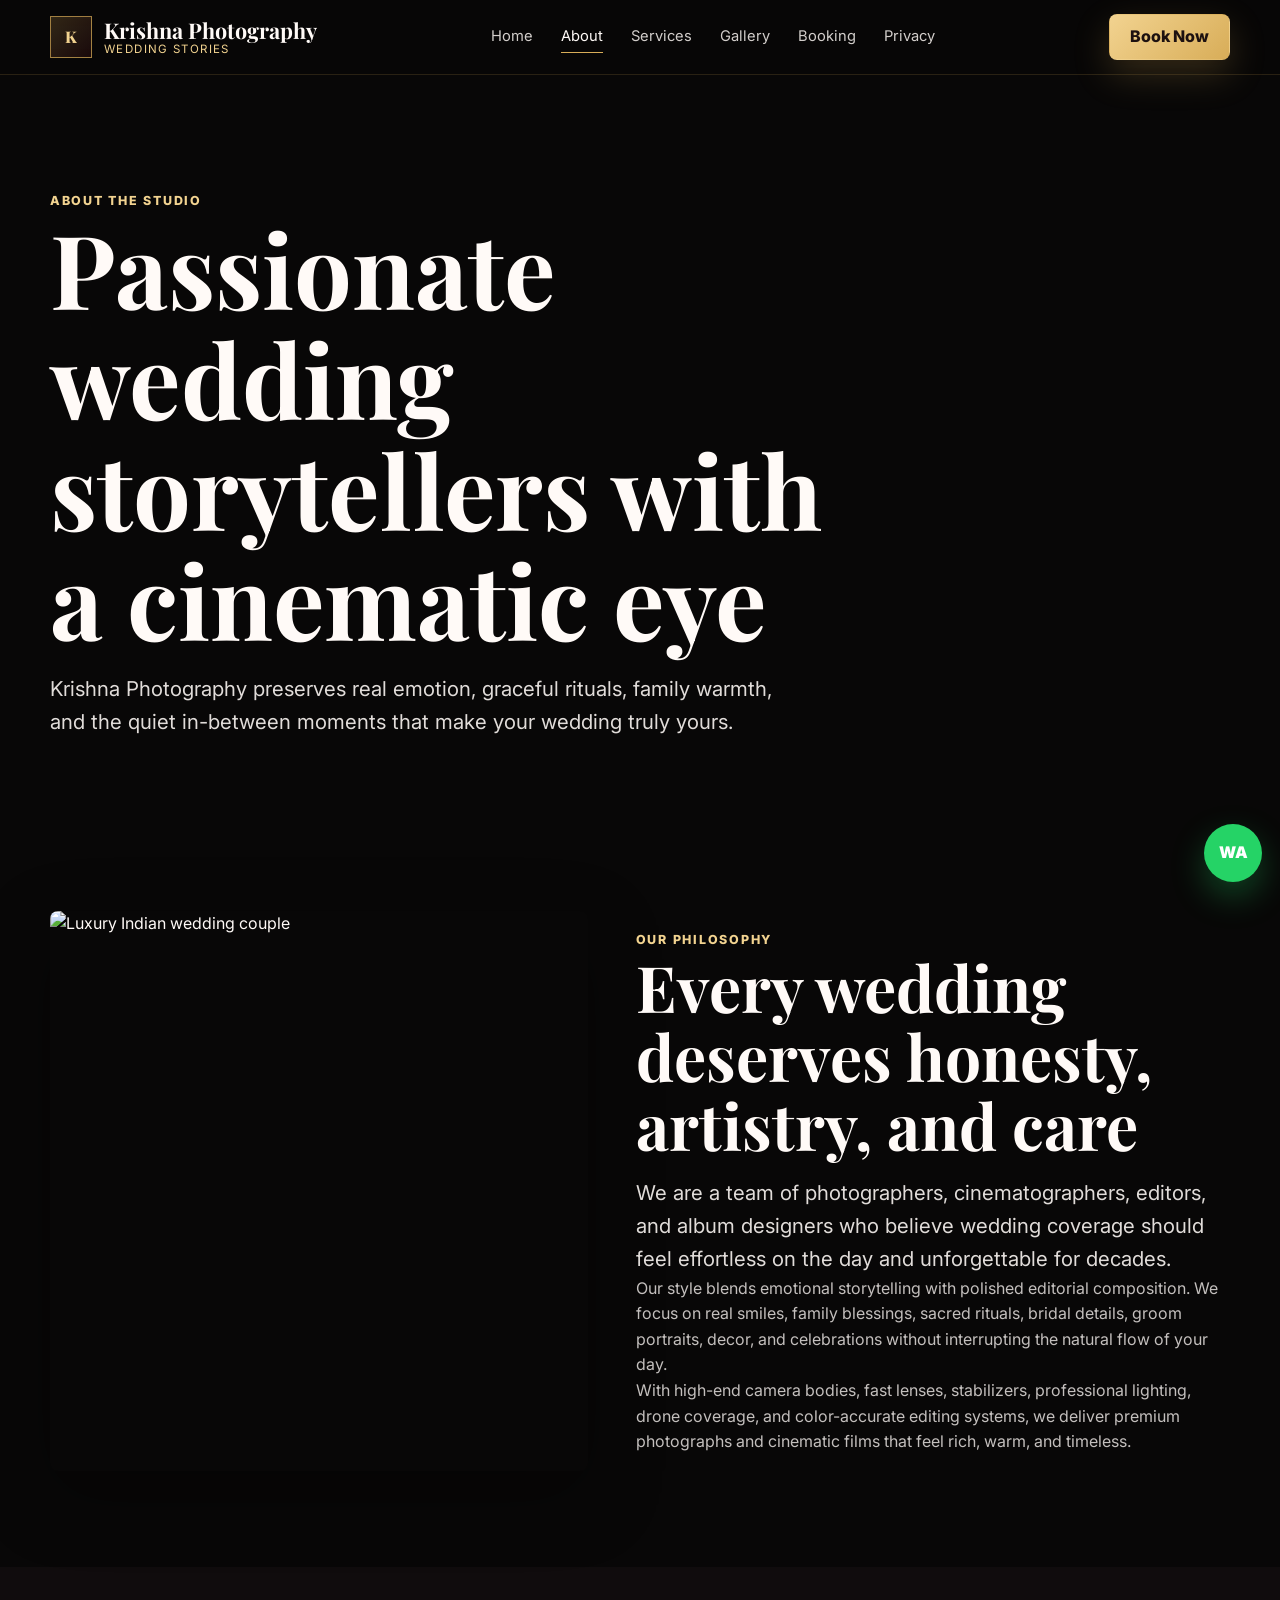
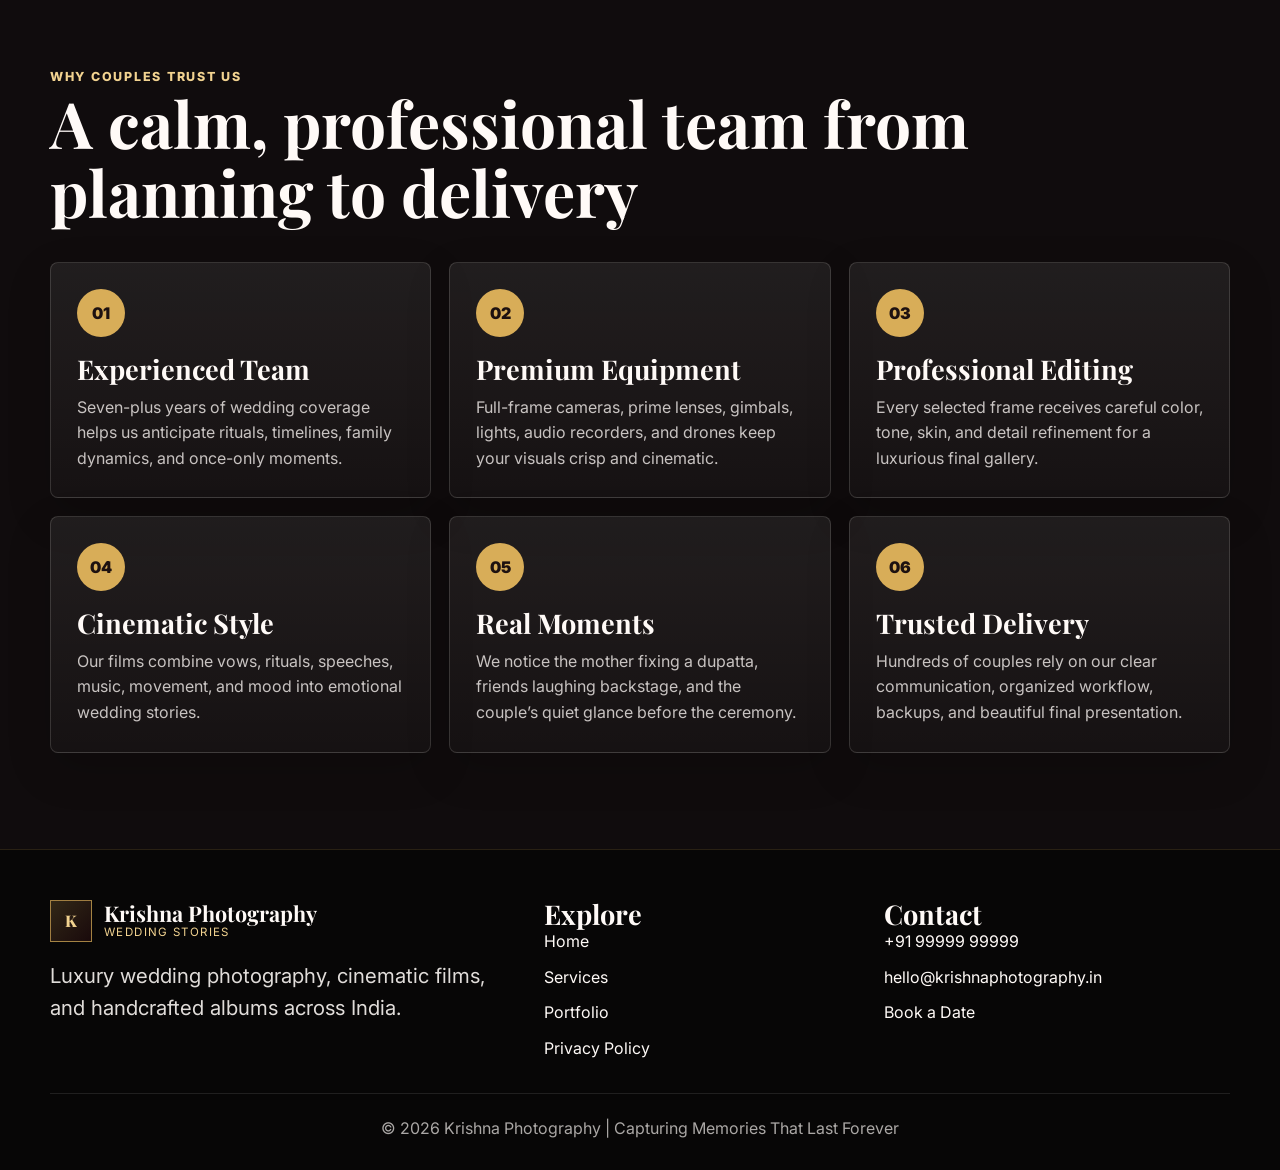
==== about.html @ 2c0e076c "hgfd" ====
<!DOCTYPE html>
<html lang="en">
<head>
  <meta charset="UTF-8">
  <meta name="viewport" content="width=device-width, initial-scale=1.0">
  <meta name="description" content="Learn about Krishna Photography, passionate wedding storytellers with professional equipment, cinematic editing, and trusted wedding experience.">
  <title>About Us | Krishna Photography</title>
  <link rel="preconnect" href="https://fonts.googleapis.com">
  <link rel="preconnect" href="https://fonts.gstatic.com" crossorigin>
  <link href="https://fonts.googleapis.com/css2?family=Inter:wght@400;600;700;800&family=Playfair+Display:wght@600;700;800&display=swap" rel="stylesheet">
  <link rel="stylesheet" href="styles.css">
</head>
<body>
  <header class="site-header"><nav class="nav"><a class="brand" href="index.html"><span class="brand-mark">K</span><span class="brand-text"><strong>Krishna Photography</strong><span>Wedding Stories</span></span></a><div class="nav-links"><a href="index.html">Home</a><a class="active" href="about.html">About</a><a href="services.html">Services</a><a href="gallery.html">Gallery</a><a href="contact.html">Booking</a><a href="privacy.html">Privacy</a></div><div class="nav-actions"><a class="btn btn-primary" href="contact.html">Book Now</a><button class="menu-toggle" aria-label="Open menu"><span></span><span></span><span></span></button></div></nav></header>

  <main>
    <section class="page-hero" style="--page-image: url('https://images.unsplash.com/photo-1519225421980-715cb0215aed?auto=format&fit=crop&w=1800&q=82');">
      <div class="section-inner reveal">
        <span class="eyebrow">About the studio</span>
        <h1>Passionate wedding storytellers with a cinematic eye</h1>
        <p class="lead">Krishna Photography preserves real emotion, graceful rituals, family warmth, and the quiet in-between moments that make your wedding truly yours.</p>
      </div>
    </section>

    <section class="section">
      <div class="section-inner story-layout">
        <img class="story-image reveal" src="https://images.unsplash.com/photo-1606800052052-a08af7148866?auto=format&fit=crop&w=950&q=82" alt="Luxury Indian wedding couple">
        <div class="reveal">
          <span class="eyebrow">Our philosophy</span>
          <h2>Every wedding deserves honesty, artistry, and care</h2>
          <p class="lead">We are a team of photographers, cinematographers, editors, and album designers who believe wedding coverage should feel effortless on the day and unforgettable for decades.</p>
          <p>Our style blends emotional storytelling with polished editorial composition. We focus on real smiles, family blessings, sacred rituals, bridal details, groom portraits, decor, and celebrations without interrupting the natural flow of your day.</p>
          <p>With high-end camera bodies, fast lenses, stabilizers, professional lighting, drone coverage, and color-accurate editing systems, we deliver premium photographs and cinematic films that feel rich, warm, and timeless.</p>
        </div>
      </div>
    </section>

    <section class="section alt">
      <div class="section-inner">
        <div class="section-head reveal">
          <div><span class="eyebrow">Why couples trust us</span><h2>A calm, professional team from planning to delivery</h2></div>
        </div>
        <div class="feature-grid">
          <article class="feature-card reveal"><div class="feature-icon">01</div><h3>Experienced Team</h3><p>Seven-plus years of wedding coverage helps us anticipate rituals, timelines, family dynamics, and once-only moments.</p></article>
          <article class="feature-card reveal"><div class="feature-icon">02</div><h3>Premium Equipment</h3><p>Full-frame cameras, prime lenses, gimbals, lights, audio recorders, and drones keep your visuals crisp and cinematic.</p></article>
          <article class="feature-card reveal"><div class="feature-icon">03</div><h3>Professional Editing</h3><p>Every selected frame receives careful color, tone, skin, and detail refinement for a luxurious final gallery.</p></article>
          <article class="feature-card reveal"><div class="feature-icon">04</div><h3>Cinematic Style</h3><p>Our films combine vows, rituals, speeches, music, movement, and mood into emotional wedding stories.</p></article>
          <article class="feature-card reveal"><div class="feature-icon">05</div><h3>Real Moments</h3><p>We notice the mother fixing a dupatta, friends laughing backstage, and the couple’s quiet glance before the ceremony.</p></article>
          <article class="feature-card reveal"><div class="feature-icon">06</div><h3>Trusted Delivery</h3><p>Hundreds of couples rely on our clear communication, organized workflow, backups, and beautiful final presentation.</p></article>
        </div>
      </div>
    </section>
  </main>

  <footer class="site-footer"><div class="footer-inner"><div class="footer-grid"><div><a class="brand" href="index.html"><span class="brand-mark">K</span><span class="brand-text"><strong>Krishna Photography</strong><span>Wedding Stories</span></span></a><p class="lead">Luxury wedding photography, cinematic films, and handcrafted albums across India.</p></div><div><h3>Explore</h3><div class="footer-links"><a href="index.html">Home</a><a href="services.html">Services</a><a href="gallery.html">Portfolio</a><a href="privacy.html">Privacy Policy</a></div></div><div><h3>Contact</h3><div class="footer-links"><a href="tel:+919999999999">+91 99999 99999</a><a href="mailto:hello@krishnaphotography.in">hello@krishnaphotography.in</a><a href="contact.html">Book a Date</a></div></div></div><div class="copyright">© 2026 Krishna Photography | Capturing Memories That Last Forever</div></div></footer>
  <a class="whatsapp-float" href="https://wa.me/919999999999" aria-label="Book on WhatsApp">WA</a>
  <script src="script.js"></script>
</body>
</html>
---- styles.css ----
:root {
  --black: #080707;
  --ink: #171111;
  --charcoal: #22191a;
  --white: #fffaf7;
  --muted: #d9cdc6;
  --gold: #d8ad58;
  --gold-soft: #f2d390;
  --red: #9f2734;
  --red-soft: #d86a74;
  --line: rgba(255, 250, 247, 0.14);
  --shadow: 0 24px 70px rgba(0, 0, 0, 0.35);
  --radius: 8px;
  --font-display: "Playfair Display", Georgia, serif;
  --font-body: "Inter", Arial, sans-serif;
}

* {
  box-sizing: border-box;
}

html {
  scroll-behavior: smooth;
}

body {
  margin: 0;
  color: var(--white);
  background: var(--black);
  font-family: var(--font-body);
  line-height: 1.6;
}

body.menu-open {
  overflow: hidden;
}

img {
  display: block;
  max-width: 100%;
}

a {
  color: inherit;
  text-decoration: none;
}

button,
input,
select,
textarea {
  font: inherit;
}

.site-header {
  position: sticky;
  top: 0;
  z-index: 50;
  border-bottom: 1px solid rgba(216, 173, 88, 0.16);
  background: rgba(8, 7, 7, 0.82);
  backdrop-filter: blur(18px);
}

.nav {
  width: min(1180px, calc(100% - 32px));
  height: 74px;
  margin: 0 auto;
  display: flex;
  align-items: center;
  justify-content: space-between;
  gap: 24px;
}

.brand {
  display: flex;
  align-items: center;
  gap: 12px;
  min-width: max-content;
}

.brand-mark {
  width: 42px;
  height: 42px;
  display: grid;
  place-items: center;
  border: 1px solid rgba(216, 173, 88, 0.7);
  color: var(--gold-soft);
  font-family: var(--font-display);
  font-weight: 800;
  background: linear-gradient(135deg, rgba(216, 173, 88, 0.2), rgba(159, 39, 52, 0.12));
}

.brand-text {
  display: grid;
  line-height: 1.1;
}

.brand-text strong {
  font-family: var(--font-display);
  font-size: 1.35rem;
  letter-spacing: 0;
}

.brand-text span {
  color: var(--gold-soft);
  font-size: 0.72rem;
  text-transform: uppercase;
  letter-spacing: 0.12em;
}

.nav-links {
  display: flex;
  align-items: center;
  gap: 4px;
}

.nav-links a {
  position: relative;
  padding: 9px 12px;
  color: rgba(255, 250, 247, 0.82);
  font-size: 0.92rem;
  transition: color 0.25s ease;
}

.nav-links a::after {
  content: "";
  position: absolute;
  left: 12px;
  right: 12px;
  bottom: 5px;
  height: 1px;
  transform: scaleX(0);
  transform-origin: left;
  background: var(--gold);
  transition: transform 0.25s ease;
}

.nav-links a:hover,
.nav-links a.active {
  color: var(--white);
}

.nav-links a:hover::after,
.nav-links a.active::after {
  transform: scaleX(1);
}

.nav-actions {
  display: flex;
  align-items: center;
  gap: 10px;
}

.menu-toggle {
  display: none;
  width: 42px;
  height: 42px;
  border: 1px solid var(--line);
  color: var(--white);
  background: transparent;
  cursor: pointer;
}

.menu-toggle span {
  display: block;
  width: 18px;
  height: 2px;
  margin: 4px auto;
  background: currentColor;
  transition: transform 0.25s ease, opacity 0.25s ease;
}

.btn {
  display: inline-flex;
  align-items: center;
  justify-content: center;
  gap: 8px;
  min-height: 46px;
  padding: 0 20px;
  border: 1px solid transparent;
  border-radius: var(--radius);
  cursor: pointer;
  font-weight: 800;
  transition: transform 0.25s ease, background 0.25s ease, border-color 0.25s ease, box-shadow 0.25s ease;
}

.btn:hover {
  transform: translateY(-2px);
}

.btn-primary {
  color: #1d1110;
  background: linear-gradient(135deg, var(--gold-soft), var(--gold));
  box-shadow: 0 14px 36px rgba(216, 173, 88, 0.22);
}

.btn-secondary {
  color: var(--white);
  border-color: rgba(255, 250, 247, 0.22);
  background: rgba(255, 250, 247, 0.06);
}

.btn-secondary:hover {
  border-color: rgba(216, 173, 88, 0.55);
}

.btn-red {
  color: var(--white);
  background: linear-gradient(135deg, var(--red), var(--red-soft));
  box-shadow: 0 14px 34px rgba(159, 39, 52, 0.25);
}

.hero {
  min-height: calc(100vh - 74px);
  display: grid;
  align-items: center;
  position: relative;
  overflow: hidden;
  background:
    linear-gradient(90deg, rgba(8, 7, 7, 0.9), rgba(8, 7, 7, 0.56), rgba(8, 7, 7, 0.14)),
    var(--hero-image) center/cover no-repeat;
}

.hero::after {
  content: "";
  position: absolute;
  inset: auto 0 0;
  height: 160px;
  background: linear-gradient(0deg, var(--black), transparent);
}

.hero-inner,
.section-inner {
  width: min(1180px, calc(100% - 32px));
  margin: 0 auto;
  position: relative;
  z-index: 1;
}

.hero-content {
  max-width: 760px;
  padding: 96px 0 120px;
}

.eyebrow,
.offer-pill {
  display: inline-flex;
  align-items: center;
  gap: 8px;
  color: var(--gold-soft);
  text-transform: uppercase;
  letter-spacing: 0.14em;
  font-size: 0.78rem;
  font-weight: 800;
}

.offer-pill {
  margin-bottom: 20px;
  padding: 10px 14px;
  border: 1px solid rgba(216, 173, 88, 0.34);
  border-radius: 999px;
  color: var(--white);
  text-transform: none;
  letter-spacing: 0;
  background: rgba(159, 39, 52, 0.34);
}

h1,
h2,
h3 {
  margin: 0;
  font-family: var(--font-display);
  line-height: 1.08;
  letter-spacing: 0;
}

h1 {
  max-width: 840px;
  font-size: clamp(3rem, 8vw, 6.6rem);
}

h2 {
  font-size: clamp(2.15rem, 5vw, 4.15rem);
}

h3 {
  font-size: clamp(1.28rem, 2.5vw, 1.7rem);
}

p {
  margin: 0;
  color: rgba(255, 250, 247, 0.76);
}

.lead {
  max-width: 760px;
  margin-top: 18px;
  font-size: clamp(1.05rem, 2.2vw, 1.28rem);
  color: rgba(255, 250, 247, 0.88);
}

.hero-actions,
.cta-actions {
  display: flex;
  flex-wrap: wrap;
  gap: 12px;
  margin-top: 32px;
}

.section {
  padding: 96px 0;
  position: relative;
}

.section.alt {
  background: #100c0d;
}

.section-head {
  display: flex;
  align-items: end;
  justify-content: space-between;
  gap: 32px;
  margin-bottom: 36px;
}

.section-head p {
  max-width: 560px;
}

.stats-grid,
.services-grid,
.pricing-grid,
.testimonial-grid,
.feature-grid,
.faq-grid,
.contact-grid,
.policy-grid {
  display: grid;
  gap: 18px;
}

.stats-grid {
  grid-template-columns: repeat(4, 1fr);
}

.stat {
  padding: 24px;
  border: 1px solid var(--line);
  background: linear-gradient(180deg, rgba(255, 250, 247, 0.065), rgba(255, 250, 247, 0.025));
}

.stat strong {
  display: block;
  color: var(--gold-soft);
  font-family: var(--font-display);
  font-size: 2.25rem;
  line-height: 1;
}

.stat span {
  color: rgba(255, 250, 247, 0.74);
}

.services-grid {
  grid-template-columns: repeat(3, 1fr);
}

.service-card,
.price-card,
.testimonial,
.feature-card,
.faq-item,
.contact-panel,
.policy-card {
  border: 1px solid var(--line);
  border-radius: var(--radius);
  background: linear-gradient(180deg, rgba(255, 250, 247, 0.075), rgba(255, 250, 247, 0.026));
  box-shadow: 0 16px 45px rgba(0, 0, 0, 0.16);
}

.service-card {
  overflow: hidden;
  transition: transform 0.25s ease, border-color 0.25s ease;
}

.service-card:hover {
  transform: translateY(-6px);
  border-color: rgba(216, 173, 88, 0.5);
}

.service-card img {
  width: 100%;
  height: 220px;
  object-fit: cover;
  transition: transform 0.45s ease;
}

.service-card:hover img {
  transform: scale(1.06);
}

.card-body {
  padding: 22px;
}

.card-body p,
.price-card p,
.testimonial p,
.feature-card p,
.faq-item p,
.policy-card p,
.contact-panel p {
  margin-top: 10px;
}

.testimonial-grid {
  grid-template-columns: repeat(3, 1fr);
}

.slider {
  position: relative;
  overflow: hidden;
  border: 1px solid var(--line);
  border-radius: var(--radius);
  background: rgba(255, 250, 247, 0.04);
}

.slider-track {
  display: flex;
  transition: transform 0.5s ease;
}

.slide {
  flex: 0 0 100%;
  position: relative;
}

.slide img {
  width: 100%;
  height: min(68vh, 620px);
  object-fit: cover;
}

.slide-caption {
  position: absolute;
  left: 24px;
  bottom: 24px;
  max-width: min(520px, calc(100% - 48px));
  padding: 18px;
  border: 1px solid rgba(255, 250, 247, 0.16);
  border-radius: var(--radius);
  background: rgba(8, 7, 7, 0.72);
  backdrop-filter: blur(12px);
}

.slider-controls {
  position: absolute;
  right: 18px;
  top: 18px;
  display: flex;
  gap: 8px;
}

.slider-btn {
  width: 42px;
  height: 42px;
  border: 1px solid rgba(255, 250, 247, 0.22);
  border-radius: 50%;
  color: var(--white);
  background: rgba(8, 7, 7, 0.66);
  cursor: pointer;
}

.testimonial {
  padding: 24px;
}

.stars {
  color: var(--gold-soft);
  margin-bottom: 14px;
  letter-spacing: 0.08em;
}

.client {
  display: flex;
  align-items: center;
  gap: 12px;
  margin-top: 20px;
  color: var(--white);
  font-weight: 800;
}

.client img {
  width: 48px;
  height: 48px;
  border-radius: 50%;
  object-fit: cover;
}

.cta-band {
  padding: 72px 0;
  background:
    linear-gradient(90deg, rgba(8, 7, 7, 0.92), rgba(159, 39, 52, 0.58)),
    url("https://images.unsplash.com/photo-1519741497674-611481863552?auto=format&fit=crop&w=1800&q=80") center/cover no-repeat;
}

.cta-box {
  max-width: 800px;
}

.page-hero {
  padding: 112px 0 76px;
  background:
    linear-gradient(90deg, rgba(8, 7, 7, 0.92), rgba(8, 7, 7, 0.55)),
    var(--page-image) center/cover no-repeat;
}

.feature-grid {
  grid-template-columns: repeat(3, 1fr);
}

.feature-card {
  padding: 26px;
}

.feature-icon {
  width: 48px;
  height: 48px;
  display: grid;
  place-items: center;
  margin-bottom: 18px;
  color: #1d1110;
  background: var(--gold);
  border-radius: 50%;
  font-weight: 900;
}

.story-layout {
  display: grid;
  grid-template-columns: 0.95fr 1.05fr;
  gap: 48px;
  align-items: center;
}

.story-image {
  min-height: 560px;
  border-radius: var(--radius);
  object-fit: cover;
  box-shadow: var(--shadow);
}

.pricing-grid {
  grid-template-columns: repeat(3, 1fr);
}

.price-card {
  padding: 30px;
  position: relative;
}

.price-card.featured {
  border-color: rgba(216, 173, 88, 0.62);
  transform: translateY(-10px);
}

.price {
  display: block;
  margin: 18px 0;
  color: var(--gold-soft);
  font-family: var(--font-display);
  font-size: 2.45rem;
  line-height: 1;
}

.price-card ul,
.policy-card ul {
  padding: 0;
  margin: 22px 0 0;
  list-style: none;
  color: rgba(255, 250, 247, 0.78);
}

.price-card li,
.policy-card li {
  padding: 9px 0;
  border-bottom: 1px solid rgba(255, 250, 247, 0.08);
}

.filters {
  display: flex;
  flex-wrap: wrap;
  gap: 10px;
  margin-bottom: 28px;
}

.filter-btn {
  min-height: 40px;
  padding: 0 16px;
  border: 1px solid var(--line);
  border-radius: 999px;
  color: var(--white);
  background: rgba(255, 250, 247, 0.05);
  cursor: pointer;
}

.filter-btn.active,
.filter-btn:hover {
  color: #1d1110;
  border-color: var(--gold);
  background: var(--gold);
}

.gallery-grid {
  columns: 3 280px;
  column-gap: 18px;
}

.gallery-item {
  break-inside: avoid;
  margin: 0 0 18px;
  overflow: hidden;
  position: relative;
  border-radius: var(--radius);
  border: 1px solid var(--line);
  background: rgba(255, 250, 247, 0.05);
  cursor: zoom-in;
}

.gallery-item[hidden] {
  display: none;
}

.gallery-item img {
  width: 100%;
  transition: transform 0.45s ease, filter 0.35s ease;
}

.gallery-item:hover img {
  transform: scale(1.06);
  filter: brightness(0.78);
}

.gallery-item span {
  position: absolute;
  left: 14px;
  bottom: 14px;
  padding: 8px 10px;
  border-radius: 999px;
  color: var(--white);
  background: rgba(8, 7, 7, 0.68);
  font-size: 0.8rem;
  font-weight: 800;
}

.video-badge::after {
  content: "Play";
  position: absolute;
  inset: 50% auto auto 50%;
  transform: translate(-50%, -50%);
  width: 68px;
  height: 68px;
  display: grid;
  place-items: center;
  border-radius: 50%;
  color: #1d1110;
  background: rgba(242, 211, 144, 0.94);
  font-weight: 900;
}

.lightbox {
  position: fixed;
  inset: 0;
  z-index: 100;
  display: none;
  place-items: center;
  padding: 24px;
  background: rgba(0, 0, 0, 0.9);
}

.lightbox.open {
  display: grid;
}

.lightbox img {
  max-height: 86vh;
  border-radius: var(--radius);
  box-shadow: var(--shadow);
}

.lightbox button {
  position: absolute;
  top: 18px;
  right: 18px;
  width: 44px;
  height: 44px;
  border: 1px solid var(--line);
  color: var(--white);
  background: rgba(255, 255, 255, 0.08);
  cursor: pointer;
}

.contact-grid {
  grid-template-columns: 1.15fr 0.85fr;
  align-items: start;
}

.contact-panel {
  padding: 28px;
}

.form-grid {
  display: grid;
  grid-template-columns: repeat(2, 1fr);
  gap: 14px;
  margin-top: 22px;
}

.field.full {
  grid-column: 1 / -1;
}

.field label {
  display: block;
  margin-bottom: 7px;
  color: var(--gold-soft);
  font-size: 0.84rem;
  font-weight: 800;
}

.field input,
.field select,
.field textarea {
  width: 100%;
  border: 1px solid rgba(255, 250, 247, 0.16);
  border-radius: var(--radius);
  padding: 13px 14px;
  color: var(--white);
  background: rgba(255, 250, 247, 0.06);
  outline: none;
}

.field input:focus,
.field select:focus,
.field textarea:focus {
  border-color: var(--gold);
}

.field textarea {
  min-height: 132px;
  resize: vertical;
}

.contact-list {
  display: grid;
  gap: 14px;
  margin-top: 22px;
}

.contact-list a,
.contact-list span {
  display: block;
  padding: 14px;
  border: 1px solid rgba(255, 250, 247, 0.1);
  border-radius: var(--radius);
  background: rgba(255, 250, 247, 0.04);
}

.social-icons {
  display: flex;
  flex-wrap: wrap;
  gap: 10px;
  margin-top: 18px;
}

.social-icons a {
  width: 44px;
  height: 44px;
  display: grid;
  place-items: center;
  border: 1px solid rgba(216, 173, 88, 0.32);
  border-radius: 50%;
  color: var(--gold-soft);
  background: rgba(255, 250, 247, 0.055);
  font-weight: 900;
  transition: transform 0.25s ease, background 0.25s ease;
}

.social-icons a:hover {
  transform: translateY(-3px);
  color: #1d1110;
  background: var(--gold);
}

.map {
  width: 100%;
  height: 360px;
  border: 0;
  filter: grayscale(0.7) contrast(1.05);
}

.instagram-strip {
  display: grid;
  grid-template-columns: repeat(6, 1fr);
}

.instagram-strip img {
  width: 100%;
  height: 180px;
  object-fit: cover;
  transition: opacity 0.25s ease;
}

.instagram-strip img:hover {
  opacity: 0.82;
}

.faq-grid {
  grid-template-columns: repeat(2, 1fr);
}

.faq-item {
  padding: 22px;
}

.policy-grid {
  grid-template-columns: repeat(2, 1fr);
}

.policy-card {
  padding: 26px;
}

.site-footer {
  border-top: 1px solid rgba(216, 173, 88, 0.16);
  background: #070606;
}

.footer-inner {
  width: min(1180px, calc(100% - 32px));
  margin: 0 auto;
  padding: 50px 0 28px;
}

.footer-grid {
  display: grid;
  grid-template-columns: 1.2fr 0.8fr 0.9fr;
  gap: 32px;
  margin-bottom: 32px;
}

.footer-links {
  display: grid;
  gap: 10px;
}

.footer-links a:hover {
  color: var(--gold-soft);
}

.copyright {
  padding-top: 22px;
  border-top: 1px solid rgba(255, 250, 247, 0.1);
  color: rgba(255, 250, 247, 0.66);
  text-align: center;
}

.whatsapp-float {
  position: fixed;
  right: 18px;
  bottom: 18px;
  z-index: 60;
  width: 58px;
  height: 58px;
  display: grid;
  place-items: center;
  border-radius: 50%;
  color: #fff;
  background: #25d366;
  box-shadow: 0 14px 34px rgba(37, 211, 102, 0.3);
  font-weight: 900;
}

.reveal {
  opacity: 0;
  transform: translateY(22px);
  transition: opacity 0.65s ease, transform 0.65s ease;
}

.reveal.visible {
  opacity: 1;
  transform: translateY(0);
}

@media (max-width: 980px) {
  .nav-links {
    position: fixed;
    inset: 74px 0 auto;
    display: none;
    flex-direction: column;
    align-items: stretch;
    padding: 18px;
    background: rgba(8, 7, 7, 0.98);
    border-bottom: 1px solid var(--line);
  }

  .nav-links.open {
    display: flex;
  }

  .nav-links a {
    padding: 14px 0;
  }

  .menu-toggle {
    display: block;
  }

  .nav-actions .btn {
    display: none;
  }

  .stats-grid,
  .services-grid,
  .testimonial-grid,
  .feature-grid,
  .pricing-grid,
  .faq-grid,
  .policy-grid,
  .contact-grid,
  .story-layout,
  .footer-grid {
    grid-template-columns: 1fr 1fr;
  }

  .story-layout,
  .contact-grid {
    gap: 28px;
  }

  .story-image {
    min-height: 420px;
  }

  .price-card.featured {
    transform: none;
  }

  .instagram-strip {
    grid-template-columns: repeat(3, 1fr);
  }
}

@media (max-width: 680px) {
  .nav {
    width: min(100% - 24px, 1180px);
  }

  .brand-text strong {
    font-size: 1.1rem;
  }

  .brand-text span {
    font-size: 0.62rem;
  }

  .hero-inner,
  .section-inner,
  .footer-inner {
    width: min(100% - 24px, 1180px);
  }

  .hero {
    background:
      linear-gradient(180deg, rgba(8, 7, 7, 0.5), rgba(8, 7, 7, 0.96)),
      var(--hero-image) center/cover no-repeat;
  }

  .hero-content {
    padding: 72px 0 96px;
  }

  .section {
    padding: 68px 0;
  }

  .section-head {
    display: block;
  }

  .section-head p {
    margin-top: 14px;
  }

  .stats-grid,
  .services-grid,
  .testimonial-grid,
  .feature-grid,
  .pricing-grid,
  .faq-grid,
  .policy-grid,
  .contact-grid,
  .story-layout,
  .footer-grid,
  .form-grid {
    grid-template-columns: 1fr;
  }

  .story-image {
    min-height: 330px;
  }

  .service-card img {
    height: 210px;
  }

  .slide img {
    height: 420px;
  }

  .slide-caption {
    position: static;
    max-width: none;
    border-width: 1px 0 0;
    border-radius: 0;
  }

  .instagram-strip {
    grid-template-columns: repeat(2, 1fr);
  }

  .instagram-strip img {
    height: 145px;
  }

  .map {
    height: 300px;
  }
}
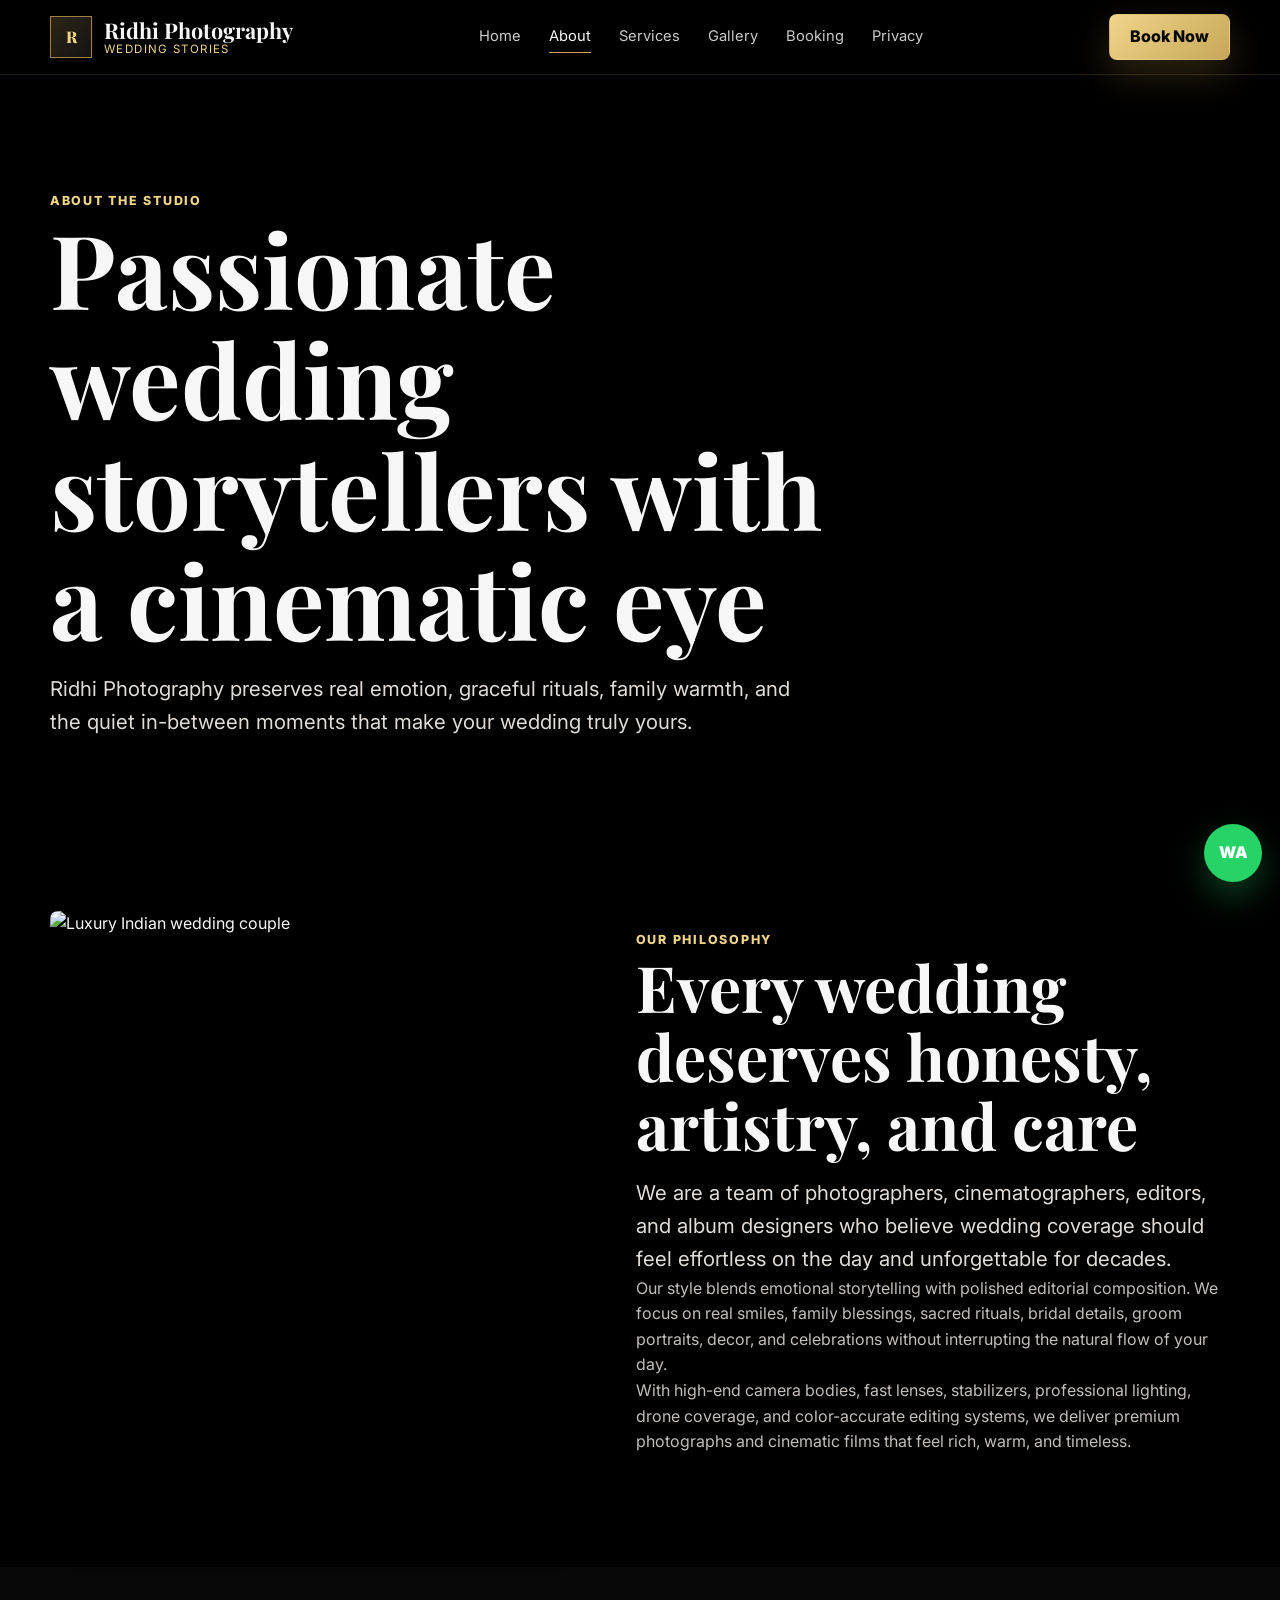
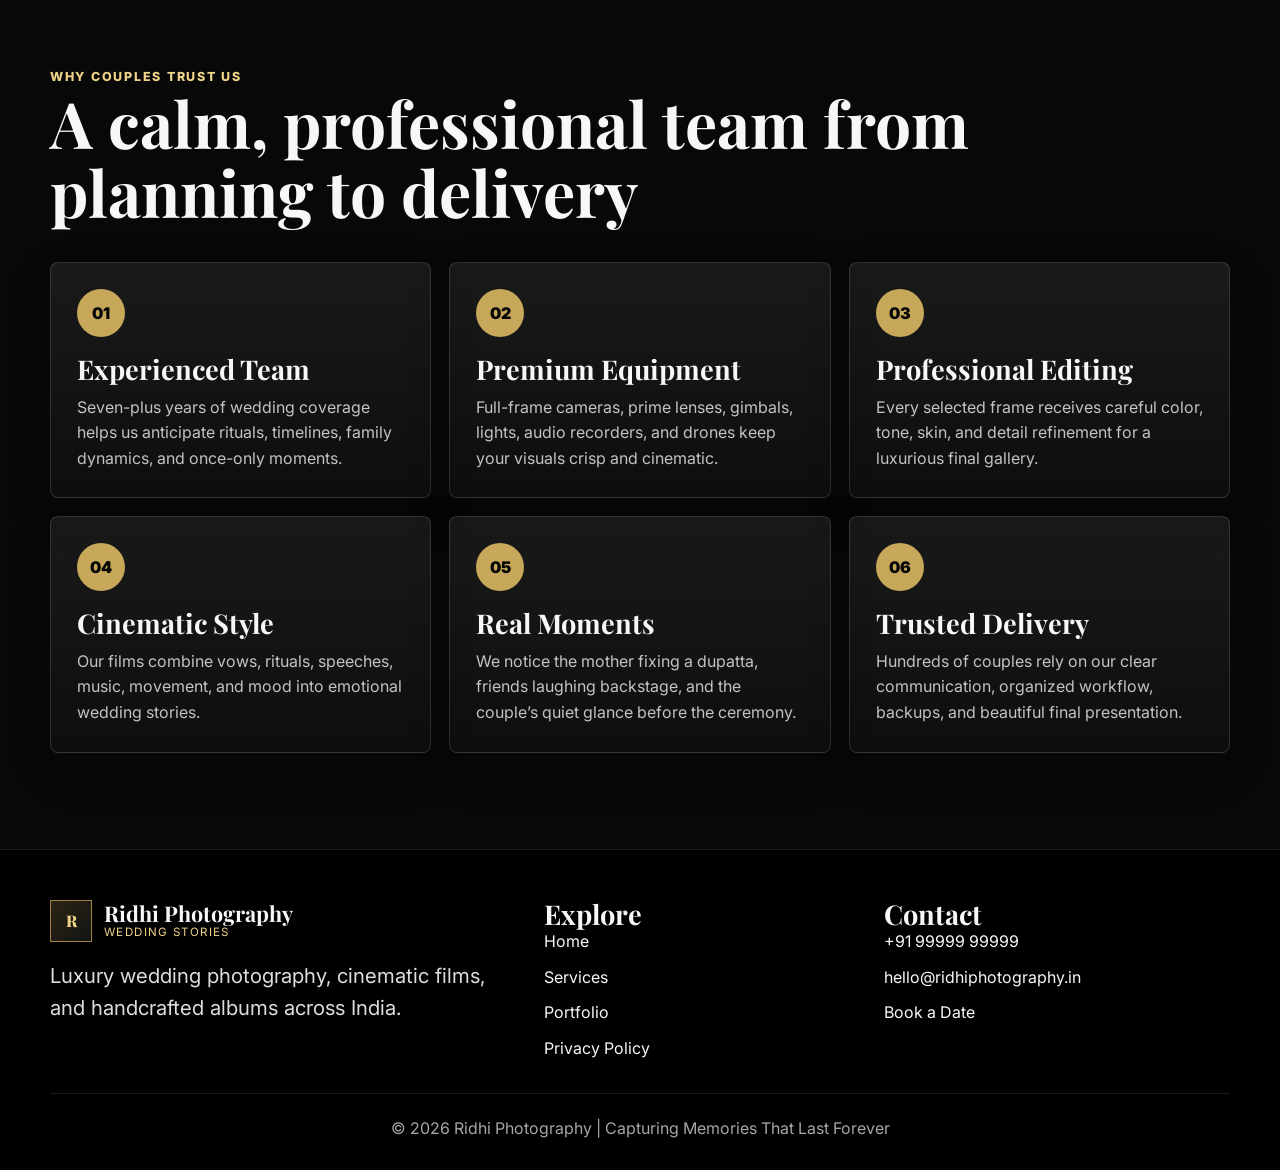
==== commit d8d5623d: "fghjk" ====
--- a/about.html
+++ b/about.html
@@ -3,22 +3,22 @@
 <head>
   <meta charset="UTF-8">
   <meta name="viewport" content="width=device-width, initial-scale=1.0">
-  <meta name="description" content="Learn about Krishna Photography, passionate wedding storytellers with professional equipment, cinematic editing, and trusted wedding experience.">
-  <title>About Us | Krishna Photography</title>
+  <meta name="description" content="Learn about Ridhi Photography, passionate wedding storytellers with professional equipment, cinematic editing, and trusted wedding experience.">
+  <title>About Us | Ridhi Photography</title>
   <link rel="preconnect" href="https://fonts.googleapis.com">
   <link rel="preconnect" href="https://fonts.gstatic.com" crossorigin>
   <link href="https://fonts.googleapis.com/css2?family=Inter:wght@400;600;700;800&family=Playfair+Display:wght@600;700;800&display=swap" rel="stylesheet">
   <link rel="stylesheet" href="styles.css">
 </head>
 <body>
-  <header class="site-header"><nav class="nav"><a class="brand" href="index.html"><span class="brand-mark">K</span><span class="brand-text"><strong>Krishna Photography</strong><span>Wedding Stories</span></span></a><div class="nav-links"><a href="index.html">Home</a><a class="active" href="about.html">About</a><a href="services.html">Services</a><a href="gallery.html">Gallery</a><a href="contact.html">Booking</a><a href="privacy.html">Privacy</a></div><div class="nav-actions"><a class="btn btn-primary" href="contact.html">Book Now</a><button class="menu-toggle" aria-label="Open menu"><span></span><span></span><span></span></button></div></nav></header>
+  <header class="site-header"><nav class="nav"><a class="brand" href="index.html"><span class="brand-mark">R</span><span class="brand-text"><strong>Ridhi Photography</strong><span>Wedding Stories</span></span></a><div class="nav-links"><a href="index.html">Home</a><a class="active" href="about.html">About</a><a href="services.html">Services</a><a href="gallery.html">Gallery</a><a href="contact.html">Booking</a><a href="privacy.html">Privacy</a></div><div class="nav-actions"><a class="btn btn-primary" href="contact.html">Book Now</a><button class="menu-toggle" aria-label="Open menu"><span></span><span></span><span></span></button></div></nav></header>
 
   <main>
     <section class="page-hero" style="--page-image: url('https://images.unsplash.com/photo-1519225421980-715cb0215aed?auto=format&fit=crop&w=1800&q=82');">
       <div class="section-inner reveal">
         <span class="eyebrow">About the studio</span>
         <h1>Passionate wedding storytellers with a cinematic eye</h1>
-        <p class="lead">Krishna Photography preserves real emotion, graceful rituals, family warmth, and the quiet in-between moments that make your wedding truly yours.</p>
+        <p class="lead">Ridhi Photography preserves real emotion, graceful rituals, family warmth, and the quiet in-between moments that make your wedding truly yours.</p>
       </div>
     </section>
 
@@ -52,7 +52,7 @@
     </section>
   </main>
 
-  <footer class="site-footer"><div class="footer-inner"><div class="footer-grid"><div><a class="brand" href="index.html"><span class="brand-mark">K</span><span class="brand-text"><strong>Krishna Photography</strong><span>Wedding Stories</span></span></a><p class="lead">Luxury wedding photography, cinematic films, and handcrafted albums across India.</p></div><div><h3>Explore</h3><div class="footer-links"><a href="index.html">Home</a><a href="services.html">Services</a><a href="gallery.html">Portfolio</a><a href="privacy.html">Privacy Policy</a></div></div><div><h3>Contact</h3><div class="footer-links"><a href="tel:+919999999999">+91 99999 99999</a><a href="mailto:hello@krishnaphotography.in">hello@krishnaphotography.in</a><a href="contact.html">Book a Date</a></div></div></div><div class="copyright">© 2026 Krishna Photography | Capturing Memories That Last Forever</div></div></footer>
+  <footer class="site-footer"><div class="footer-inner"><div class="footer-grid"><div><a class="brand" href="index.html"><span class="brand-mark">R</span><span class="brand-text"><strong>Ridhi Photography</strong><span>Wedding Stories</span></span></a><p class="lead">Luxury wedding photography, cinematic films, and handcrafted albums across India.</p></div><div><h3>Explore</h3><div class="footer-links"><a href="index.html">Home</a><a href="services.html">Services</a><a href="gallery.html">Portfolio</a><a href="privacy.html">Privacy Policy</a></div></div><div><h3>Contact</h3><div class="footer-links"><a href="tel:+919999999999">+91 99999 99999</a><a href="mailto:hello@ridhiphotography.in">hello@ridhiphotography.in</a><a href="contact.html">Book a Date</a></div></div></div><div class="copyright">© 2026 Ridhi Photography | Capturing Memories That Last Forever</div></div></footer>
   <a class="whatsapp-float" href="https://wa.me/919999999999" aria-label="Book on WhatsApp">WA</a>
   <script src="script.js"></script>
 </body>
--- a/styles.css
+++ b/styles.css
@@ -1,14 +1,14 @@
 :root {
-  --black: #080707;
-  --ink: #171111;
-  --charcoal: #22191a;
-  --white: #fffaf7;
-  --muted: #d9cdc6;
-  --gold: #d8ad58;
-  --gold-soft: #f2d390;
-  --red: #9f2734;
-  --red-soft: #d86a74;
-  --line: rgba(255, 250, 247, 0.14);
+  --black: #000000;
+  --ink: #0b0b0b;
+  --charcoal: #161616;
+  --white: #f7f7f7;
+  --muted: #c7c7c7;
+  --gold: #c7a85a;
+  --gold-soft: #f0d488;
+  --red: #7d111b;
+  --red-soft: #b73542;
+  --line: rgba(247, 247, 247, 0.14);
   --shadow: 0 24px 70px rgba(0, 0, 0, 0.35);
   --radius: 8px;
   --font-display: "Playfair Display", Georgia, serif;
@@ -57,7 +57,7 @@
   top: 0;
   z-index: 50;
   border-bottom: 1px solid rgba(216, 173, 88, 0.16);
-  background: rgba(8, 7, 7, 0.82);
+  background: rgba(0, 0, 0, 0.86);
   backdrop-filter: blur(18px);
 }
 
@@ -87,7 +87,7 @@
   color: var(--gold-soft);
   font-family: var(--font-display);
   font-weight: 800;
-  background: linear-gradient(135deg, rgba(216, 173, 88, 0.2), rgba(159, 39, 52, 0.12));
+  background: linear-gradient(135deg, rgba(199, 168, 90, 0.22), rgba(247, 247, 247, 0.08));
 }
 
 .brand-text {
@@ -117,7 +117,7 @@
 .nav-links a {
   position: relative;
   padding: 9px 12px;
-  color: rgba(255, 250, 247, 0.82);
+  color: rgba(247, 247, 247, 0.82);
   font-size: 0.92rem;
   transition: color 0.25s ease;
 }
@@ -189,7 +189,7 @@
 }
 
 .btn-primary {
-  color: #1d1110;
+  color: #050505;
   background: linear-gradient(135deg, var(--gold-soft), var(--gold));
   box-shadow: 0 14px 36px rgba(216, 173, 88, 0.22);
 }
@@ -217,7 +217,7 @@
   position: relative;
   overflow: hidden;
   background:
-    linear-gradient(90deg, rgba(8, 7, 7, 0.9), rgba(8, 7, 7, 0.56), rgba(8, 7, 7, 0.14)),
+    linear-gradient(90deg, rgba(0, 0, 0, 0.92), rgba(0, 0, 0, 0.62), rgba(0, 0, 0, 0.18)),
     var(--hero-image) center/cover no-repeat;
 }
 
@@ -262,7 +262,7 @@
   color: var(--white);
   text-transform: none;
   letter-spacing: 0;
-  background: rgba(159, 39, 52, 0.34);
+  background: rgba(12, 12, 12, 0.76);
 }
 
 h1,
@@ -313,7 +313,7 @@
 }
 
 .section.alt {
-  background: #100c0d;
+  background: #080808;
 }
 
 .section-head {
@@ -359,7 +359,7 @@
 }
 
 .stat span {
-  color: rgba(255, 250, 247, 0.74);
+  color: rgba(247, 247, 247, 0.74);
 }
 
 .services-grid {
@@ -450,7 +450,7 @@
   padding: 18px;
   border: 1px solid rgba(255, 250, 247, 0.16);
   border-radius: var(--radius);
-  background: rgba(8, 7, 7, 0.72);
+  background: rgba(0, 0, 0, 0.74);
   backdrop-filter: blur(12px);
 }
 
@@ -468,7 +468,7 @@
   border: 1px solid rgba(255, 250, 247, 0.22);
   border-radius: 50%;
   color: var(--white);
-  background: rgba(8, 7, 7, 0.66);
+  background: rgba(0, 0, 0, 0.68);
   cursor: pointer;
 }
 
@@ -501,7 +501,7 @@
 .cta-band {
   padding: 72px 0;
   background:
-    linear-gradient(90deg, rgba(8, 7, 7, 0.92), rgba(159, 39, 52, 0.58)),
+    linear-gradient(90deg, rgba(0, 0, 0, 0.94), rgba(18, 18, 18, 0.72)),
     url("https://images.unsplash.com/photo-1519741497674-611481863552?auto=format&fit=crop&w=1800&q=80") center/cover no-repeat;
 }
 
@@ -512,7 +512,7 @@
 .page-hero {
   padding: 112px 0 76px;
   background:
-    linear-gradient(90deg, rgba(8, 7, 7, 0.92), rgba(8, 7, 7, 0.55)),
+    linear-gradient(90deg, rgba(0, 0, 0, 0.94), rgba(0, 0, 0, 0.58)),
     var(--page-image) center/cover no-repeat;
 }
 
@@ -530,7 +530,7 @@
   display: grid;
   place-items: center;
   margin-bottom: 18px;
-  color: #1d1110;
+  color: #050505;
   background: var(--gold);
   border-radius: 50%;
   font-weight: 900;
@@ -606,7 +606,7 @@
 
 .filter-btn.active,
 .filter-btn:hover {
-  color: #1d1110;
+  color: #050505;
   border-color: var(--gold);
   background: var(--gold);
 }
@@ -648,7 +648,7 @@
   padding: 8px 10px;
   border-radius: 999px;
   color: var(--white);
-  background: rgba(8, 7, 7, 0.68);
+  background: rgba(0, 0, 0, 0.72);
   font-size: 0.8rem;
   font-weight: 800;
 }
@@ -700,6 +700,65 @@
   cursor: pointer;
 }
 
+.promo-popup {
+  position: fixed;
+  inset: 0;
+  z-index: 120;
+  display: none;
+  align-items: center;
+  justify-content: center;
+  padding: 18px;
+  background: rgba(0, 0, 0, 0.88);
+  backdrop-filter: blur(10px);
+}
+
+.promo-popup.open {
+  display: flex;
+}
+
+.promo-popup-link {
+  display: block;
+  width: min(100%, 980px);
+  height: min(100%, 92vh);
+}
+
+.promo-popup-link img {
+  width: 100%;
+  height: 100%;
+  object-fit: contain;
+  filter: drop-shadow(0 26px 70px rgba(0, 0, 0, 0.6));
+}
+
+.promo-popup-close {
+  position: absolute;
+  top: 18px;
+  left: 18px;
+  width: 44px;
+  height: 44px;
+  border: 1px solid rgba(255, 250, 247, 0.24);
+  border-radius: 50%;
+  color: var(--white);
+  background: rgba(0, 0, 0, 0.74);
+  cursor: pointer;
+  font-size: 1.2rem;
+}
+
+.promo-whatsapp {
+  position: absolute;
+  top: 18px;
+  right: 18px;
+  min-height: 44px;
+  padding: 0 16px;
+  border-radius: 999px;
+  color: #fff;
+  background: #25d366;
+  box-shadow: 0 14px 34px rgba(37, 211, 102, 0.28);
+  font-weight: 900;
+  display: inline-flex;
+  align-items: center;
+  justify-content: center;
+}
+
 .contact-grid {
   grid-template-columns: 1.15fr 0.85fr;
   align-items: start;
@@ -833,7 +892,7 @@
 
 .site-footer {
   border-top: 1px solid rgba(216, 173, 88, 0.16);
-  background: #070606;
+  background: #000000;
 }
 
 .footer-inner {
@@ -900,7 +959,7 @@
     flex-direction: column;
     align-items: stretch;
     padding: 18px;
-    background: rgba(8, 7, 7, 0.98);
+    background: rgba(0, 0, 0, 0.98);
     border-bottom: 1px solid var(--line);
   }
 
@@ -972,7 +1031,7 @@
 
   .hero {
     background:
-      linear-gradient(180deg, rgba(8, 7, 7, 0.5), rgba(8, 7, 7, 0.96)),
+      linear-gradient(180deg, rgba(0, 0, 0, 0.54), rgba(0, 0, 0, 0.96)),
       var(--hero-image) center/cover no-repeat;
   }
 
